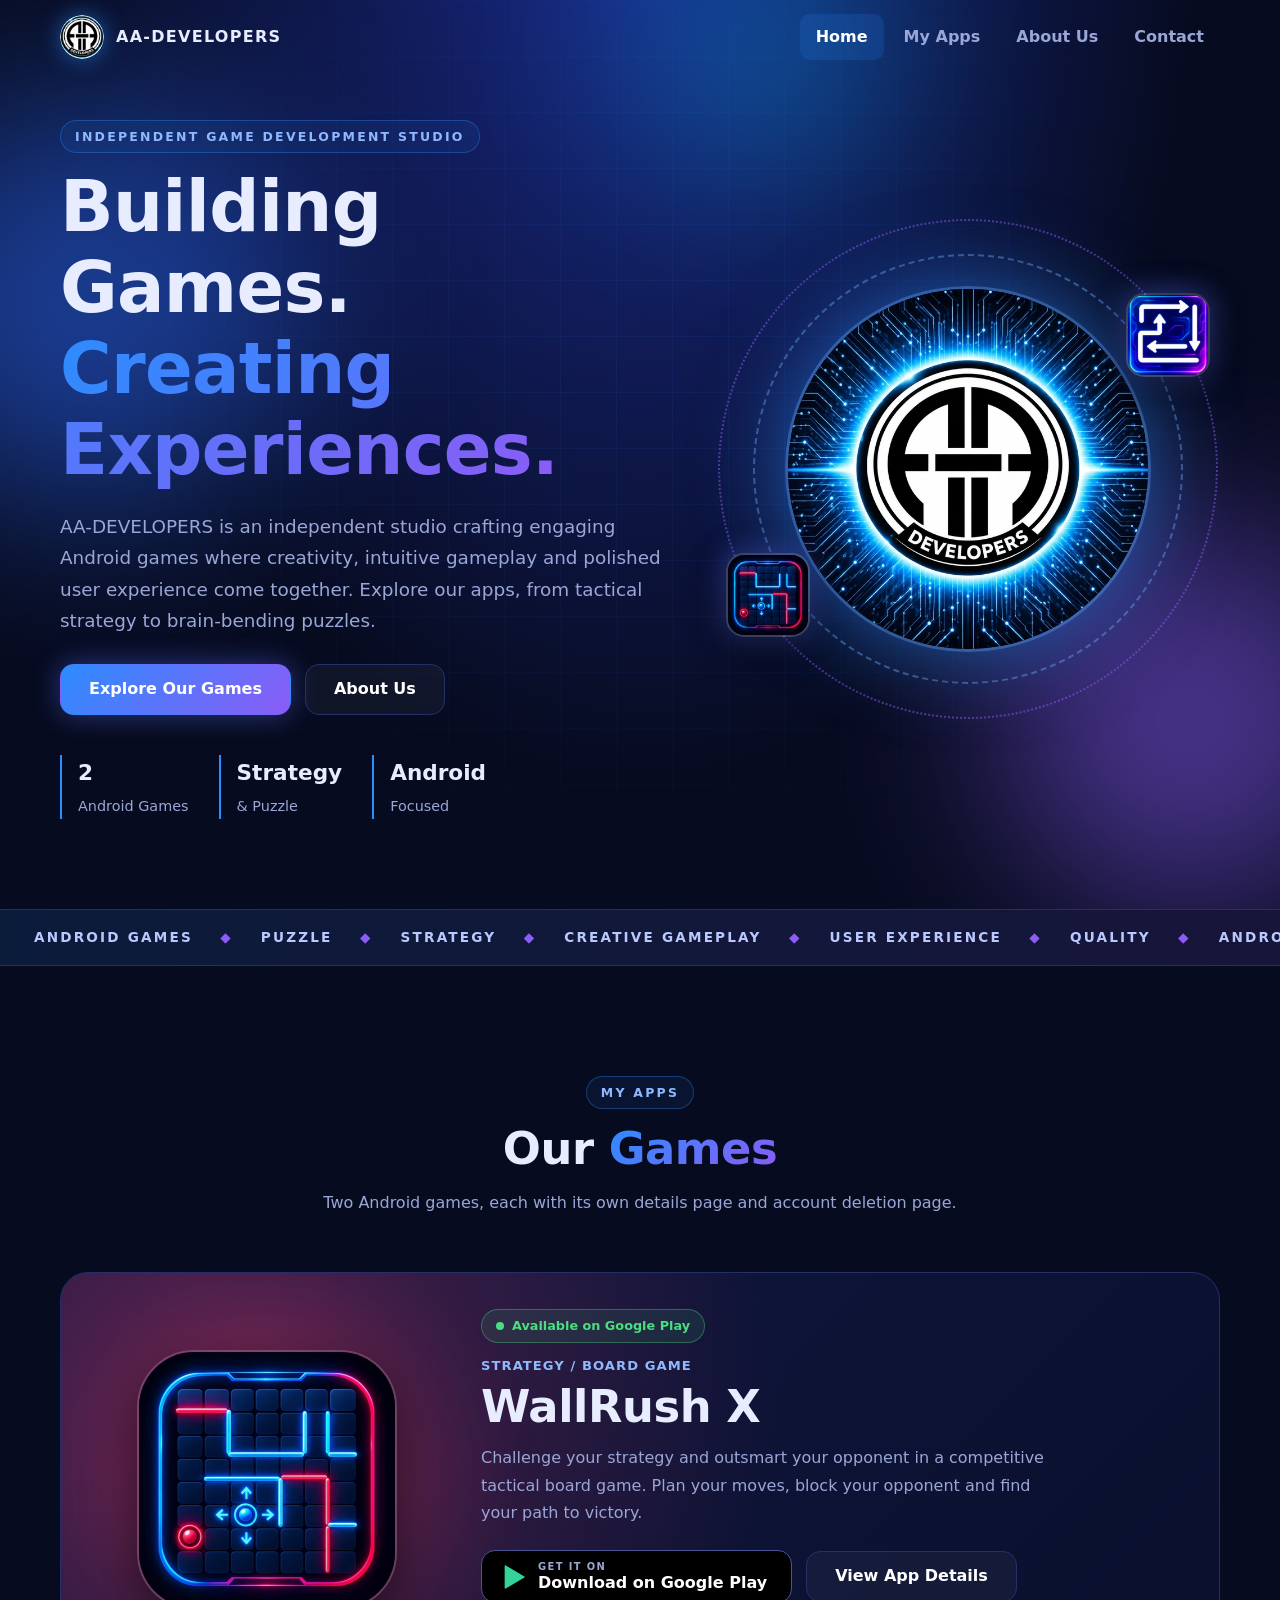
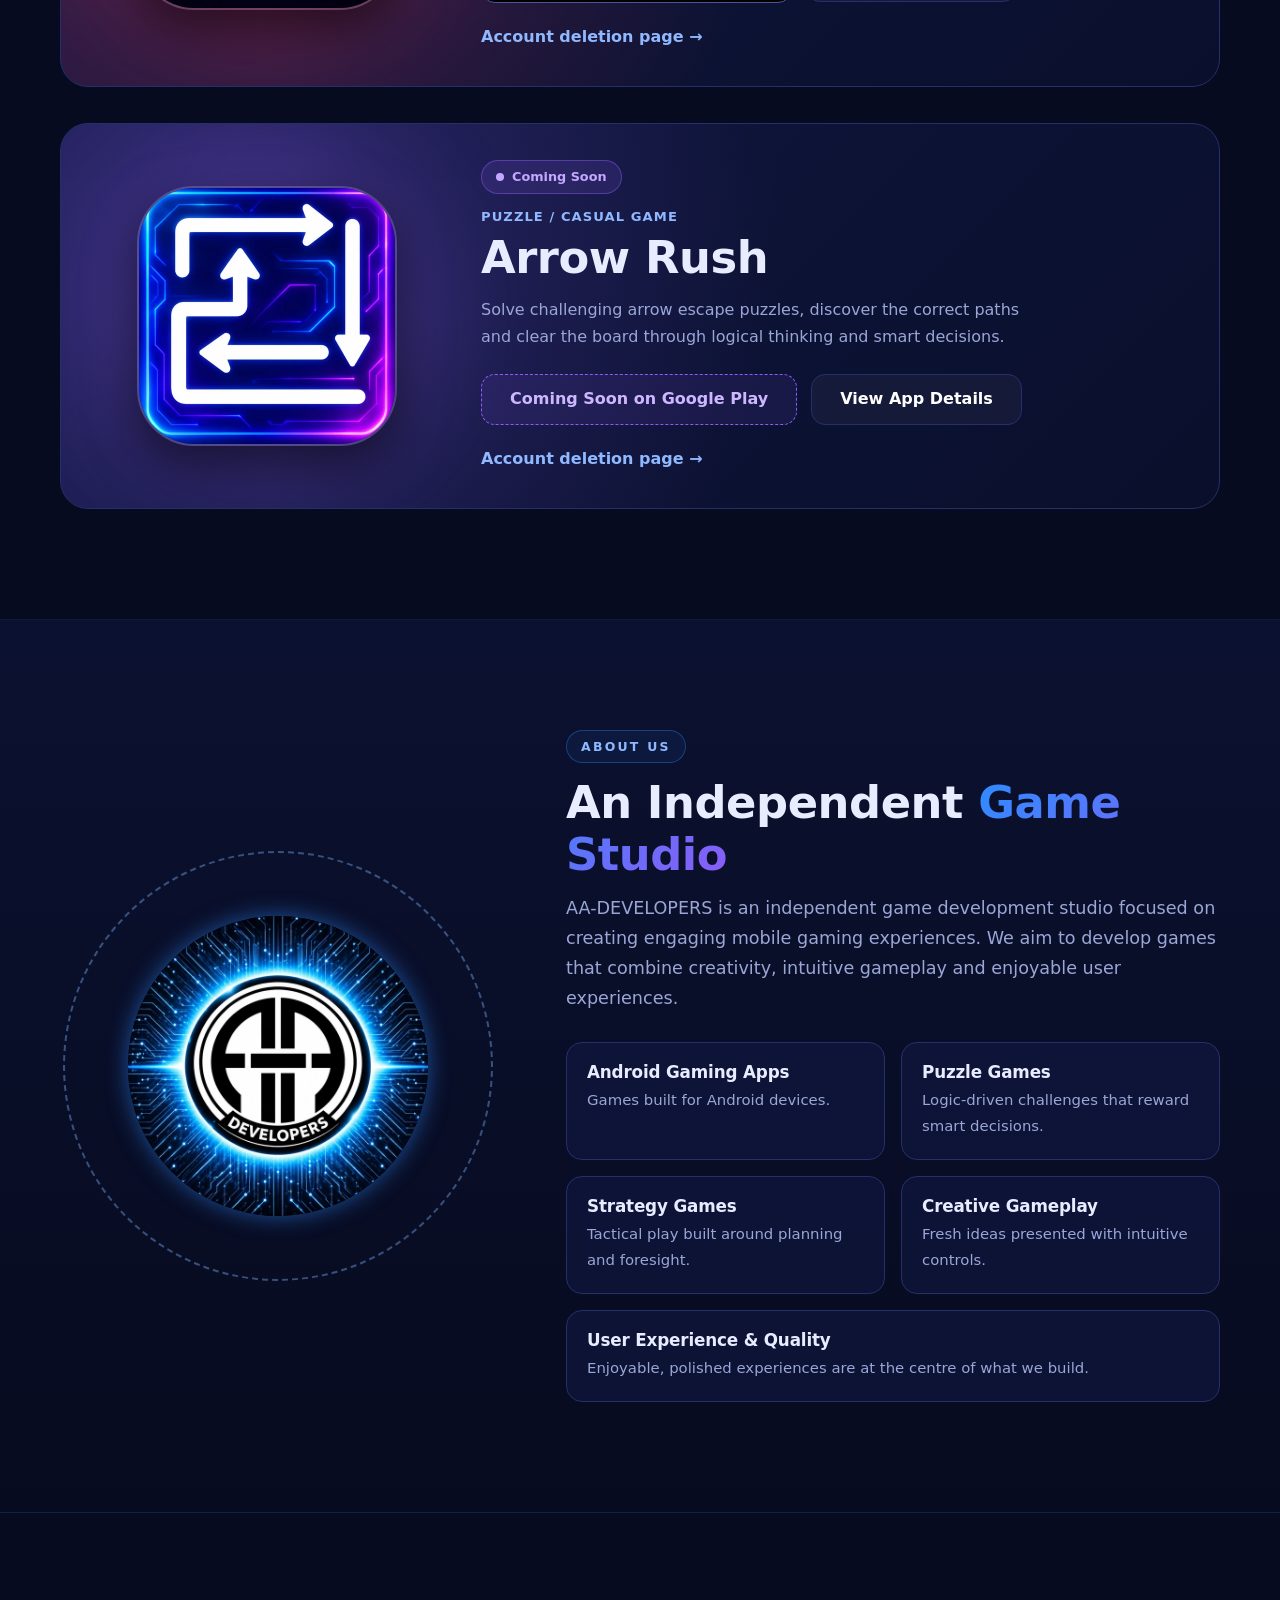
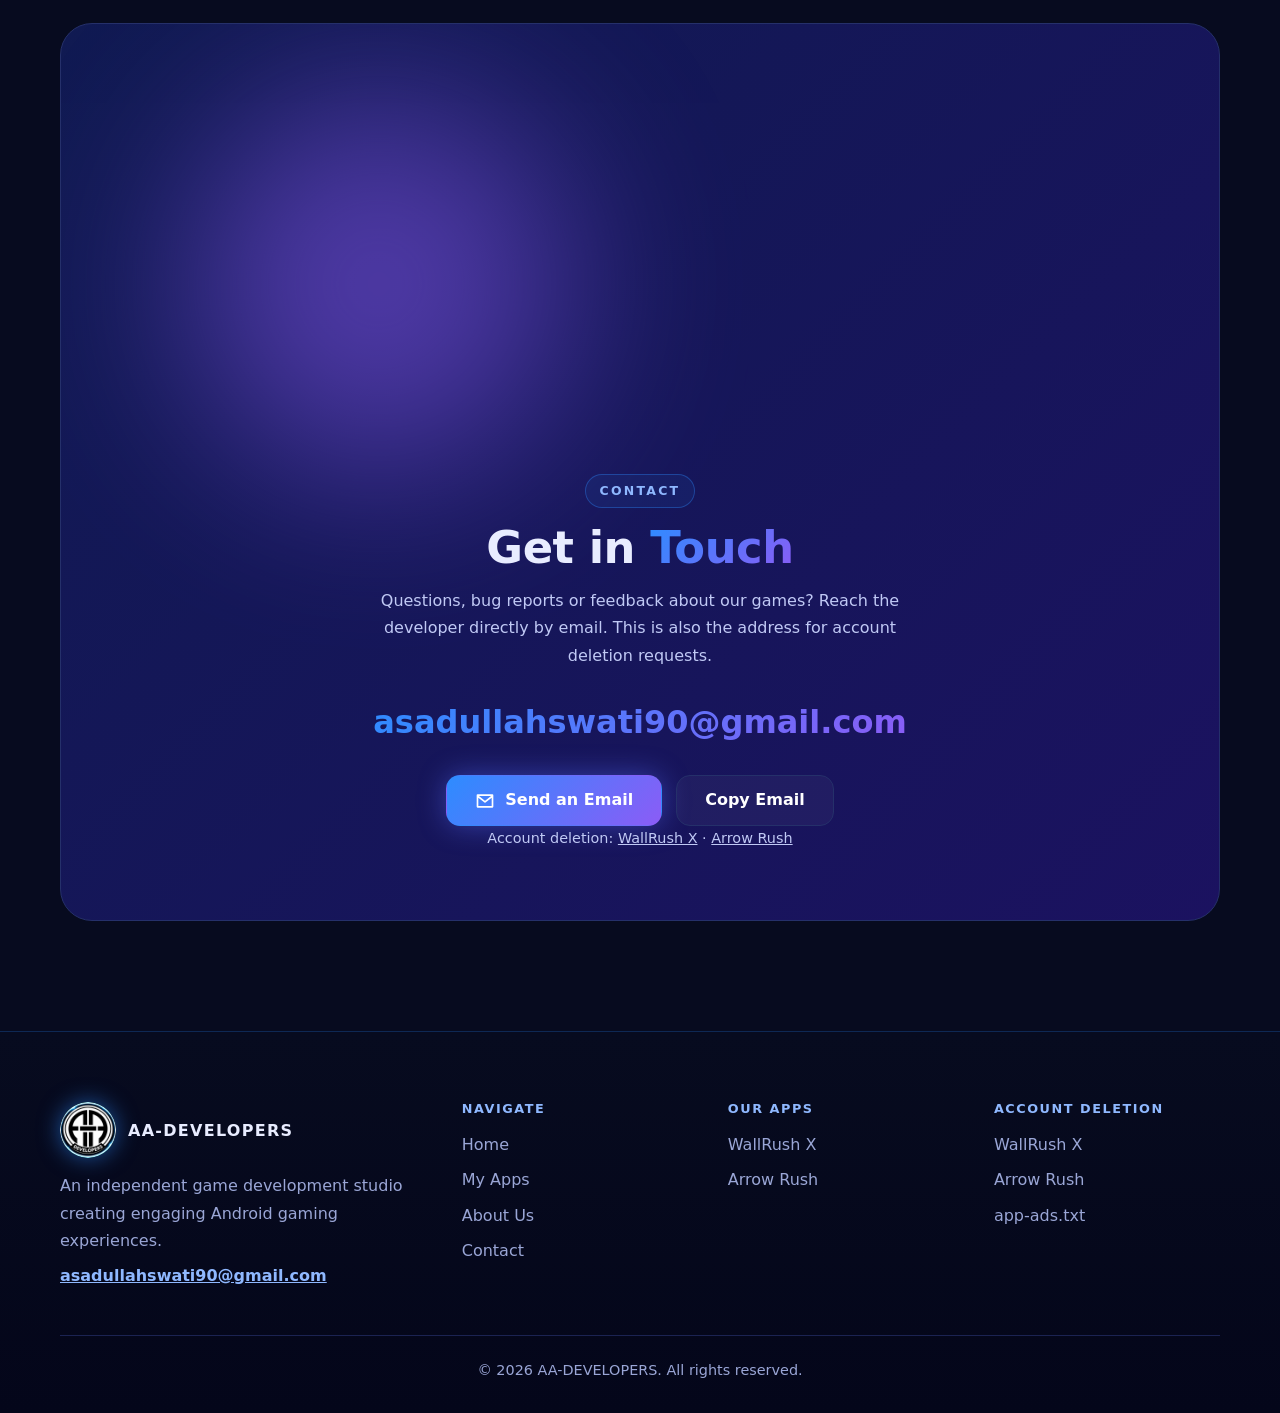
==== index.html @ 95ae6d05 "Add AA Developers website" ====
<!DOCTYPE html>
<html lang="en"><head><meta charset="utf-8"><meta name="viewport" content="width=device-width,initial-scale=1">
<title>AA-DEVELOPERS | Android Game Development Studio</title><meta name="description" content="AA-DEVELOPERS is an independent game development studio creating engaging Android games, including WallRush X and Arrow Rush."><meta name="theme-color" content="#070b1f">
<link rel="icon" type="image/png" href="assets/img/favicon.png"><link rel="apple-touch-icon" href="assets/img/apple-touch-icon.png">
<meta property="og:type" content="website"><meta property="og:site_name" content="AA-DEVELOPERS"><meta property="og:title" content="AA-DEVELOPERS | Android Game Development Studio"><meta property="og:description" content="AA-DEVELOPERS is an independent game development studio creating engaging Android games, including WallRush X and Arrow Rush."><meta property="og:url" content="https://asadullah-a.github.io/AA-Developers/"><meta property="og:image" content="https://asadullah-a.github.io/AA-Developers/assets/img/og-image.jpg"><meta name="twitter:card" content="summary_large_image">
<link rel="stylesheet" href="assets/style.css"></head><body>
<a class="skip" href="#main">Skip to content</a>
<header class="hdr"><div class="wrap nav"><a class="brand" href="./"><img class="logo-c" style="--s:44px" src="assets/img/aa-emblem.png" alt="" width="44" height="44"><span>AA-DEVELOPERS</span></a>
<button class="burger" aria-label="Toggle menu" aria-expanded="false" aria-controls="menu"><span></span><span></span><span></span></button>
<nav aria-label="Main" id="menu"><ul><li><a href="./#home">Home</a></li><li><a href="./#apps">My Apps</a></li><li><a href="./#about">About Us</a></li><li><a href="./#contact">Contact</a></li></ul></nav></div></header>
<main id="main">
<section class="hero" id="home"><div class="grid-bg"></div><div class="orb o1"></div><div class="orb o2"></div><div class="orb o3"></div>
<div class="wrap hero-in"><div class="hero-copy"><span class="eyebrow">Independent Game Development Studio</span>
<h1>Building Games.<br><span class="g">Creating Experiences.</span></h1>
<p class="lead">AA-DEVELOPERS is an independent studio crafting engaging Android games where creativity, intuitive gameplay and polished user experience come together. Explore our apps, from tactical strategy to brain-bending puzzles.</p>
<div class="actions"><a class="btn p" href="#apps">Explore Our Games</a><a class="btn ghost" href="#about">About Us</a></div>
<ul class="stats"><li><b>2</b><span>Android Games</span></li><li><b>Strategy</b><span>&amp; Puzzle</span></li><li><b>Android</b><span>Focused</span></li></ul></div>
<div class="hero-art"><div class="ring"></div><div class="ring r2"></div>
<img class="logo-c hero-logo" style="--s:min(360px,74vw)" src="assets/img/aa-developers-logo.webp" alt="AA-DEVELOPERS logo" width="360" height="360">
<a class="chip c1" href="apps/wallrush-x/" aria-label="WallRush X details"><img src="assets/img/wallrush-logo.webp" alt="WallRush X logo" width="84" height="84"></a>
<a class="chip c2" href="apps/arrow-rush/" aria-label="Arrow Rush details"><img src="assets/img/arrow-rush-logo.webp" alt="Arrow Rush logo" width="84" height="84"></a></div></div></section>
<div class="marquee" aria-hidden="true"><div class="track"><span>Android Games</span><span>Puzzle</span><span>Strategy</span><span>Creative Gameplay</span><span>User Experience</span><span>Quality</span><span>Android Games</span><span>Puzzle</span><span>Strategy</span><span>Creative Gameplay</span><span>User Experience</span><span>Quality</span></div></div>
<section id="apps" class="sec"><div class="wrap"><div class="sh reveal"><span class="eyebrow">My Apps</span><h2>Our <span class="g">Games</span></h2><p>Two Android games, each with its own details page and account deletion page.</p></div>
<div class="apps"><article class="app reveal" style="--glow:#ff3d71"><div class="app-art"><div class="app-glow"></div><img class="app-logo" src="assets/img/wallrush-logo.webp" alt="WallRush X app logo" width="220" height="220" loading="lazy"></div>
<div class="app-body"><span class="pill live"><i></i>Available on Google Play</span><p class="cat">Strategy / Board Game</p><h3>WallRush X</h3><p>Challenge your strategy and outsmart your opponent in a competitive tactical board game. Plan your moves, block your opponent and find your path to victory.</p>
<div class="actions"><a class="btn gp" href="https://play.google.com/store/apps/details?id=com.asad.wallrush.wallrush&hl=en" target="_blank" rel="noopener noreferrer"><svg class="ico" viewBox="0 0 24 24" aria-hidden="true"><path d="M4 2.6v18.8c0 .5.5.8.9.5l16-9.4c.4-.2.4-.8 0-1L4.9 2.1c-.4-.3-.9 0-.9.5z" fill="currentColor"/></svg><span><small>GET IT ON</small>Download on Google Play</span></a><a class="btn ghost" href="apps/wallrush-x/">View App Details</a></div>
<a class="tlink" href="wallrush/delete-account/">Account deletion page &rarr;</a></div></article><article class="app reveal" style="--glow:#8b5cf6"><div class="app-art"><div class="app-glow"></div><img class="app-logo" src="assets/img/arrow-rush-logo.webp" alt="Arrow Rush app logo" width="220" height="220" loading="lazy"></div>
<div class="app-body"><span class="pill soon"><i></i>Coming Soon</span><p class="cat">Puzzle / Casual Game</p><h3>Arrow Rush</h3><p>Solve challenging arrow escape puzzles, discover the correct paths and clear the board through logical thinking and smart decisions.</p>
<div class="actions"><span class="btn soonbtn" aria-disabled="true">Coming Soon on Google Play</span><a class="btn ghost" href="apps/arrow-rush/">View App Details</a></div>
<a class="tlink" href="arrow-rush/delete-account/">Account deletion page &rarr;</a></div></article></div></div></section>
<section id="about" class="sec alt"><div class="wrap about"><div class="about-art reveal"><div class="ring"></div><img class="logo-c" style="--s:min(300px,70vw)" src="assets/img/aa-developers-logo.webp" alt="AA-DEVELOPERS emblem" width="300" height="300" loading="lazy"></div>
<div class="about-copy reveal"><span class="eyebrow">About Us</span><h2>An Independent <span class="g">Game Studio</span></h2>
<p>AA-DEVELOPERS is an independent game development studio focused on creating engaging mobile gaming experiences. We aim to develop games that combine creativity, intuitive gameplay and enjoyable user experiences.</p>
<div class="focus"><div><h4>Android Gaming Apps</h4><p>Games built for Android devices.</p></div><div><h4>Puzzle Games</h4><p>Logic-driven challenges that reward smart decisions.</p></div><div><h4>Strategy Games</h4><p>Tactical play built around planning and foresight.</p></div><div><h4>Creative Gameplay</h4><p>Fresh ideas presented with intuitive controls.</p></div><div class="wide"><h4>User Experience &amp; Quality</h4><p>Enjoyable, polished experiences are at the centre of what we build.</p></div></div></div></div></section>
<section id="contact" class="sec"><div class="wrap"><div class="contact reveal"><div class="orb o2"></div><span class="eyebrow">Contact</span><h2>Get in <span class="g">Touch</span></h2>
<p>Questions, bug reports or feedback about our games? Reach the developer directly by email. This is also the address for account deletion requests.</p>
<a class="bigmail" href="mailto:asadullahswati90@gmail.com">asadullahswati90@gmail.com</a>
<div class="actions c"><a class="btn p" href="mailto:asadullahswati90@gmail.com"><svg class="ico" viewBox="0 0 24 24" aria-hidden="true"><path d="M3 5h18v14H3zM3 6l9 7 9-7" fill="none" stroke="currentColor" stroke-width="2" stroke-linejoin="round"/></svg>Send an Email</a><button class="btn ghost" type="button" data-copy="asadullahswati90@gmail.com">Copy Email</button></div>
<p class="small">Account deletion: <a href="wallrush/delete-account/">WallRush X</a> &middot; <a href="arrow-rush/delete-account/">Arrow Rush</a></p></div></div></section></main>
<footer class="ftr"><div class="wrap"><div class="fg"><div class="fb"><a class="brand" href="./"><img class="logo-c" style="--s:56px" src="assets/img/aa-emblem.png" alt="" width="56" height="56"><span>AA-DEVELOPERS</span></a>
<p>An independent game development studio creating engaging Android gaming experiences.</p><a class="mail" href="mailto:asadullahswati90@gmail.com">asadullahswati90@gmail.com</a></div>
<div><h4>Navigate</h4><ul><li><a href="./#home">Home</a></li><li><a href="./#apps">My Apps</a></li><li><a href="./#about">About Us</a></li><li><a href="./#contact">Contact</a></li></ul></div>
<div><h4>Our Apps</h4><ul><li><a href="apps/wallrush-x/">WallRush X</a></li><li><a href="apps/arrow-rush/">Arrow Rush</a></li></ul></div>
<div><h4>Account Deletion</h4><ul><li><a href="wallrush/delete-account/">WallRush X</a></li><li><a href="arrow-rush/delete-account/">Arrow Rush</a></li><li><a href="app-ads.txt">app-ads.txt</a></li></ul></div></div>
<p class="copy">&copy; <span data-year>2026</span> AA-DEVELOPERS. All rights reserved.</p></div></footer>
<script src="assets/main.js"></script></body></html>
---- assets/style.css ----
:root{--bg:#070b1f;--bg2:#0b1130;--card:#101842;--line:#25306a;--text:#e8ecff;--mut:#9aa6d6;--blue:#2d8cff;--purple:#8b5cf6;--grad:linear-gradient(135deg,#2d8cff,#8b5cf6);--glow:#2d8cff}
*{box-sizing:border-box;margin:0}html{scroll-behavior:smooth;scroll-padding-top:80px}
body{font:16px/1.7 "Segoe UI",Inter,system-ui,-apple-system,Roboto,sans-serif;background:var(--bg);color:var(--text);overflow-x:hidden;-webkit-font-smoothing:antialiased}
img{max-width:100%;display:block}a{color:inherit}ul,ol{padding:0;list-style:none}
.wrap{width:min(1160px,92%);margin:auto}.narrow{width:min(820px,92%)}
.skip{position:absolute;left:-999px}.skip:focus{left:8px;top:8px;background:#fff;color:#000;padding:8px;z-index:99}
:focus-visible{outline:2px solid #7db4ff;outline-offset:3px}
.g{background:var(--grad);-webkit-background-clip:text;background-clip:text;color:transparent}
h1,h2,h3,h4{line-height:1.15;font-weight:800;letter-spacing:-.01em}
h1{font-size:clamp(2.3rem,6vw,4.4rem)}h2{font-size:clamp(1.8rem,4vw,2.8rem);margin-bottom:14px}h3{font-size:1.6rem}h4{font-size:1.05rem;margin-bottom:6px}
.eyebrow{display:inline-block;font-size:.78rem;font-weight:700;letter-spacing:.18em;text-transform:uppercase;color:#8fb8ff;margin-bottom:14px;padding:5px 14px;border:1px solid rgba(45,140,255,.35);border-radius:99px;background:rgba(45,140,255,.08)}
.lead{font-size:1.15rem;color:var(--mut);max-width:60ch;margin:20px 0 28px}.small{font-size:.9rem;color:var(--mut);margin-top:14px}
.logo-c{width:var(--s,48px);height:var(--s,48px);aspect-ratio:1/1;border-radius:50%;object-fit:contain;flex:none;background:#000;box-shadow:0 0 22px rgba(45,140,255,.55)}
/* header */
.hdr{position:fixed;inset:0 0 auto;z-index:50;transition:.3s}.hdr.sc{background:rgba(7,11,31,.85);backdrop-filter:blur(14px);border-bottom:1px solid rgba(45,140,255,.2)}
.nav{display:flex;align-items:center;justify-content:space-between;height:74px}
.brand{display:flex;align-items:center;gap:12px;font-weight:800;letter-spacing:.08em;text-decoration:none}
#menu ul{display:flex;gap:4px}#menu a{display:block;padding:9px 16px;border-radius:10px;text-decoration:none;color:var(--mut);font-weight:600;transition:.2s}
#menu a:hover,#menu a.on{color:#fff;background:rgba(45,140,255,.16)}
.burger{display:none;background:rgba(255,255,255,.04);border:1px solid var(--line);border-radius:10px;width:44px;height:44px;cursor:pointer;flex-direction:column;justify-content:center;align-items:center;gap:5px}
.burger span{width:20px;height:2px;background:#fff;transition:.25s}.burger[aria-expanded=true] span:nth-child(1){transform:translateY(7px) rotate(45deg)}.burger[aria-expanded=true] span:nth-child(2){opacity:0}.burger[aria-expanded=true] span:nth-child(3){transform:translateY(-7px) rotate(-45deg)}
/* buttons */
.btn{display:inline-flex;align-items:center;justify-content:center;gap:10px;padding:14px 28px;border-radius:14px;font-weight:700;font-size:1rem;font-family:inherit;line-height:1.3;text-decoration:none;border:1px solid transparent;transition:.25s;cursor:pointer;color:#fff;background:none}
.btn.p{background:var(--grad);box-shadow:0 0 28px rgba(88,110,255,.45)}.btn.p:hover{transform:translateY(-3px);box-shadow:0 0 44px rgba(88,110,255,.8)}
.btn.ghost{border-color:var(--line);background:rgba(255,255,255,.04)}.btn.ghost:hover{border-color:var(--blue);background:rgba(45,140,255,.14);transform:translateY(-2px)}
.btn.gp{background:#000;border-color:#4a5598;padding:10px 24px 10px 18px;text-align:left;line-height:1.2}.btn.gp:hover{border-color:#7db4ff;transform:translateY(-3px);box-shadow:0 0 32px rgba(45,140,255,.5)}
.btn.gp small{display:block;font-size:.62rem;letter-spacing:.14em;font-weight:600;color:var(--mut)}.btn.gp .ico{color:#34d399;width:28px;height:28px}
.btn.soonbtn{border:1px dashed #8b5cf6;background:rgba(139,92,246,.1);color:#cdb8ff;cursor:default}
.btn.big{padding:18px 34px;font-size:1.1rem}.btn.full{width:100%;margin-top:14px}.ico{width:20px;height:20px;flex:none}
.actions{display:flex;flex-wrap:wrap;gap:14px;align-items:center}.actions.c{justify-content:center;margin-top:26px}
/* hero */
.hero,.dhero{position:relative;overflow:hidden;background:radial-gradient(ellipse at 50% -10%,#1a2a8a 0,var(--bg) 62%)}
.hero{min-height:100vh;display:grid;align-items:center;padding:120px 0 90px}
.grid-bg{position:absolute;inset:0;background-image:linear-gradient(rgba(45,140,255,.08) 1px,transparent 1px),linear-gradient(90deg,rgba(45,140,255,.08) 1px,transparent 1px);background-size:56px 56px;mask-image:radial-gradient(circle at 50% 40%,#000,transparent 75%);animation:grid 16s linear infinite}
@keyframes grid{to{background-position:56px 56px}}
.orb{position:absolute;border-radius:50%;filter:blur(90px);opacity:.5;animation:float 10s ease-in-out infinite;pointer-events:none}
.o1{width:420px;height:420px;background:#2d6bff;left:-120px;top:10%}.o2{width:380px;height:380px;background:#8b5cf6;right:-100px;bottom:0;animation-delay:-4s}.o3{width:260px;height:260px;background:#00c2ff;right:30%;top:-80px;opacity:.3;animation-delay:-7s}
@keyframes float{50%{transform:translate(30px,-34px) scale(1.08)}}
.hero-in{position:relative;display:grid;grid-template-columns:1.1fr .9fr;gap:40px;align-items:center}
.stats{display:flex;gap:30px;margin-top:40px;flex-wrap:wrap}.stats li{padding-left:16px;border-left:2px solid var(--blue)}.stats b{display:block;font-size:1.35rem}.stats span{color:var(--mut);font-size:.9rem}
.hero-art{position:relative;display:grid;place-items:center;min-height:440px}
.hero-logo{position:relative;z-index:2;animation:bob 6s ease-in-out infinite;box-shadow:0 0 90px rgba(45,140,255,.65),0 0 0 3px rgba(125,180,255,.35)}
@keyframes bob{50%{transform:translateY(-12px)}}
.ring{position:absolute;width:min(430px,86vw);aspect-ratio:1/1;border-radius:50%;border:2px dashed rgba(125,180,255,.4);animation:spin 40s linear infinite}.ring.r2{width:min(500px,98vw);border-style:dotted;border-color:rgba(139,92,246,.5);animation-direction:reverse;animation-duration:60s}
@keyframes spin{to{transform:rotate(360deg)}}
.chip{position:absolute;z-index:3;width:84px;height:84px;border-radius:22%;overflow:hidden;border:2px solid rgba(255,255,255,.2);box-shadow:0 10px 36px rgba(0,0,0,.6),0 0 28px rgba(88,110,255,.6);transition:.3s;animation:bob 5s ease-in-out infinite}
.chip img{width:100%;height:100%;object-fit:contain}.chip:hover{transform:scale(1.12)}.c1{left:2%;bottom:12%}.c2{right:2%;top:10%;animation-delay:-2.5s}
.marquee{overflow:hidden;border-block:1px solid rgba(45,140,255,.25);background:linear-gradient(90deg,rgba(45,140,255,.12),rgba(139,92,246,.12));padding:16px 0}
.track{display:flex;width:max-content;animation:mq 30s linear infinite}.track span{padding:0 34px;font-weight:700;letter-spacing:.16em;text-transform:uppercase;font-size:.85rem;color:#b9c8ff;position:relative}.track span:after{content:"\25C6";position:absolute;right:-6px;color:var(--purple)}
@keyframes mq{to{transform:translateX(-50%)}}
/* sections */
.sec{padding:110px 0;position:relative}.alt{background:linear-gradient(180deg,var(--bg2),var(--bg));border-block:1px solid rgba(45,140,255,.12)}
.sh{text-align:center;max-width:680px;margin:0 auto 56px}.sh p{color:var(--mut)}
.reveal{opacity:0;transform:translateY(32px);transition:opacity .8s,transform .8s}.reveal.in{opacity:1;transform:none}
/* app cards */
.apps{display:grid;gap:36px}
.app{display:grid;grid-template-columns:340px 1fr;gap:44px;align-items:center;padding:36px;border-radius:28px;border:1px solid var(--line);background:linear-gradient(135deg,rgba(16,24,66,.95),rgba(10,15,44,.95));position:relative;overflow:hidden;transition:transform .3s,border-color .3s,box-shadow .3s}
.app:before{content:"";position:absolute;inset:0;background:radial-gradient(circle at 12% 30%,color-mix(in srgb,var(--glow) 28%,transparent),transparent 55%);pointer-events:none}
.app:hover{border-color:var(--glow);box-shadow:0 24px 70px rgba(0,0,0,.5),0 0 50px color-mix(in srgb,var(--glow) 25%,transparent)}
.app-art{position:relative;display:grid;place-items:center}.app-glow{position:absolute;width:80%;aspect-ratio:1/1;border-radius:50%;background:var(--glow);filter:blur(70px);opacity:.45}
.app-logo{position:relative;width:min(260px,70vw);height:auto;aspect-ratio:1/1;object-fit:contain;border-radius:22%;border:2px solid rgba(255,255,255,.14);box-shadow:0 18px 50px rgba(0,0,0,.6);transition:transform .4s}.app-logo.sm{width:112px;margin:0 auto 14px}.app:hover .app-logo{transform:scale(1.05) rotate(-2deg)}
.app-body{position:relative}.app-body h3{font-size:clamp(2rem,4vw,2.8rem);margin:4px 0 12px}.app-body>p:not(.cat){color:var(--mut);margin-bottom:24px;max-width:56ch}
.cat{color:#8fb8ff;font-weight:700;letter-spacing:.08em;text-transform:uppercase;font-size:.82rem}
.pill{display:inline-flex;align-items:center;gap:8px;font-size:.8rem;font-weight:700;padding:5px 14px;border-radius:99px;margin-bottom:12px}.pill i{width:8px;height:8px;border-radius:50%;background:currentColor;animation:blink 1.6s infinite}
.pill.live{color:#4ade80;background:rgba(74,222,128,.1);border:1px solid rgba(74,222,128,.35)}.pill.soon{color:#c4a8ff;background:rgba(139,92,246,.14);border:1px solid rgba(139,92,246,.45)}
@keyframes blink{50%{opacity:.3}}
.tlink{display:inline-block;margin-top:20px;color:#8fb8ff;font-weight:600;text-decoration:none}.tlink:hover{text-decoration:underline}
/* about */
.about{display:grid;grid-template-columns:.8fr 1.2fr;gap:70px;align-items:center}.about-art{position:relative;display:grid;place-items:center;min-height:380px}.about-art .logo-c{position:relative}
.about-copy>p{color:var(--mut);font-size:1.1rem;margin-bottom:28px}
.focus{display:grid;grid-template-columns:1fr 1fr;gap:16px}.focus div{padding:20px;border-radius:16px;border:1px solid var(--line);background:rgba(16,24,66,.6);transition:.25s}.focus div:hover{border-color:var(--blue);transform:translateY(-4px)}.focus .wide{grid-column:1/-1}.focus p{color:var(--mut);font-size:.93rem}
/* contact */
.contact{position:relative;overflow:hidden;text-align:center;padding:70px 28px;border-radius:32px;border:1px solid var(--line);background:linear-gradient(135deg,#101a52,#1b1260)}.contact>*{position:relative}.contact p{color:#c0c9f5;max-width:56ch;margin:auto}
.bigmail{display:inline-block;margin-top:26px;font-size:clamp(1.15rem,3.6vw,2rem);font-weight:800;text-decoration:none;word-break:break-all;background:var(--grad);-webkit-background-clip:text;background-clip:text;color:transparent}
.mail{color:#8fb8ff;font-weight:600;word-break:break-all}
/* detail pages */
.dhero{padding:130px 0 80px}.dhero-in{position:relative}.crumbs{font-size:.9rem;color:var(--mut);margin-bottom:34px}.crumbs a{text-decoration:none;color:#8fb8ff}
.dgrid{display:grid;grid-template-columns:300px 1fr;gap:56px;align-items:center}.dgrid h1{margin:10px 0 0}.tags{display:flex;gap:14px;align-items:center;flex-wrap:wrap}.tags .pill{margin:0}
.two{display:grid;grid-template-columns:1fr 360px;gap:50px;align-items:start}.main-col>div{margin-bottom:60px}.main-col p{color:var(--mut);font-size:1.05rem}
.fgrid{display:grid;grid-template-columns:1fr 1fr;gap:16px;margin-top:22px}.fgrid div{padding:22px;border-radius:16px;border:1px solid var(--line);background:rgba(16,24,66,.6);transition:.25s}.fgrid div:hover{border-color:var(--blue);transform:translateY(-4px)}.fgrid p{font-size:.95rem}
.steps{counter-reset:s;display:grid;gap:14px;margin-top:20px}.steps li{counter-increment:s;position:relative;padding:18px 20px 18px 74px;border-radius:16px;border:1px solid var(--line);background:rgba(16,24,66,.55);color:var(--mut)}.steps li:before{content:counter(s);position:absolute;left:18px;top:50%;transform:translateY(-50%);width:40px;height:40px;border-radius:50%;background:var(--grad);color:#fff;font-weight:800;display:grid;place-items:center}.steps b{color:#fff}
.notice{padding:32px;border-radius:20px;border:1px dashed var(--purple);background:rgba(139,92,246,.08)}
.side{position:sticky;top:96px;display:grid;gap:20px}.card{padding:26px;border-radius:20px;border:1px solid var(--line);background:linear-gradient(160deg,rgba(16,24,66,.95),rgba(10,15,44,.95))}.card h3{font-size:1.15rem;margin-bottom:12px}.card p{color:var(--mut);font-size:.95rem}
dl div{display:flex;justify-content:space-between;gap:16px;padding:10px 0;border-bottom:1px solid rgba(37,48,106,.7);font-size:.93rem}dt{color:var(--mut)}dd{font-weight:600;text-align:right}.card .btn.gp{margin-top:18px;width:100%}
.del{padding-bottom:100px}.delbox{text-align:center;padding:12px 0 46px}.delbox .lead{margin-inline:auto}.delbox h1{font-size:clamp(2rem,5vw,3.2rem)}.card h2{font-size:1.5rem}.note{margin:22px 0;padding:14px 18px;border-left:3px solid var(--purple);background:rgba(139,92,246,.1);border-radius:8px;color:#d6c9ff!important}
/* footer */
.ftr{padding:70px 0 30px;border-top:1px solid rgba(45,140,255,.25);background:linear-gradient(180deg,var(--bg),#04061a)}.fg{display:grid;grid-template-columns:1.6fr 1fr 1fr 1fr;gap:40px}
.fb p{color:var(--mut);margin:14px 0 8px;max-width:34ch}.ftr h4{margin-bottom:14px;color:#8fb8ff;text-transform:uppercase;letter-spacing:.12em;font-size:.8rem}.ftr li{margin-bottom:8px}.ftr li a{color:var(--mut);text-decoration:none}.ftr li a:hover{color:#fff}
.copy{margin-top:46px;padding-top:22px;border-top:1px solid rgba(37,48,106,.7);color:var(--mut);font-size:.9rem;text-align:center}
@media(max-width:940px){.hero-in,.about,.dgrid,.two{grid-template-columns:1fr}.hero-copy{text-align:center}.hero-copy .actions,.stats{justify-content:center}.lead{margin-inline:auto}.hero-art{min-height:420px;order:-1}.hero{padding-top:100px}
.app{grid-template-columns:1fr;text-align:center;padding:28px 22px}.app-body>p:not(.cat){margin-inline:auto}.actions{justify-content:center}.dgrid{text-align:center}.tags{justify-content:center}.side{position:static}.fg{grid-template-columns:1fr 1fr}.about-art{min-height:340px}}
@media(max-width:820px){.burger{display:flex}#menu{position:absolute;left:0;right:0;top:74px;background:rgba(7,11,31,.97);border-bottom:1px solid var(--line);display:none;padding:10px 4%}#menu.open{display:block}#menu ul{flex-direction:column}#menu a{padding:14px}.hdr{background:rgba(7,11,31,.9);backdrop-filter:blur(12px)}}
@media(max-width:560px){.sec{padding:76px 0}.focus,.fgrid,.fg{grid-template-columns:1fr}.chip{width:64px;height:64px}.btn{width:100%}.actions .btn{width:100%}.brand span{font-size:.9rem}.steps li{padding-left:66px}}
@media(prefers-reduced-motion:reduce){*,*:before{animation:none!important;transition:none!important}.reveal{opacity:1;transform:none}html{scroll-behavior:auto}}
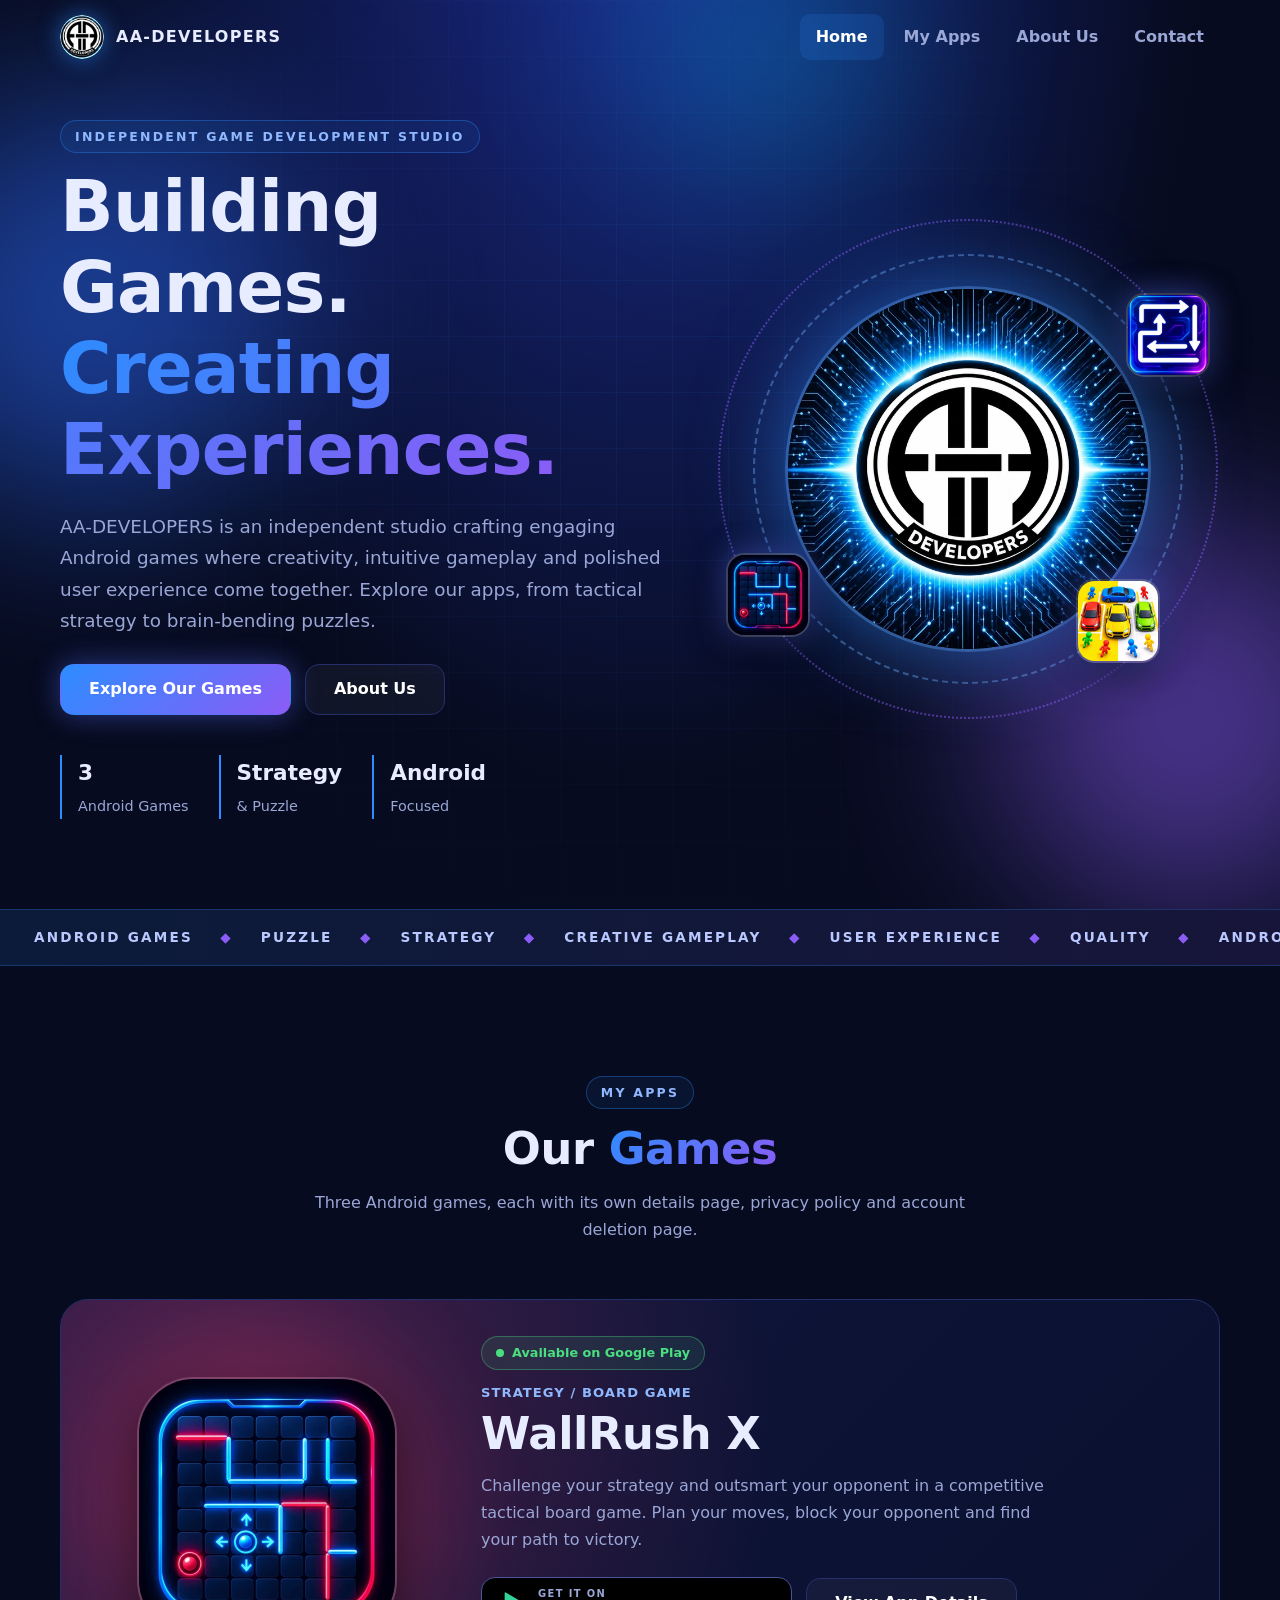
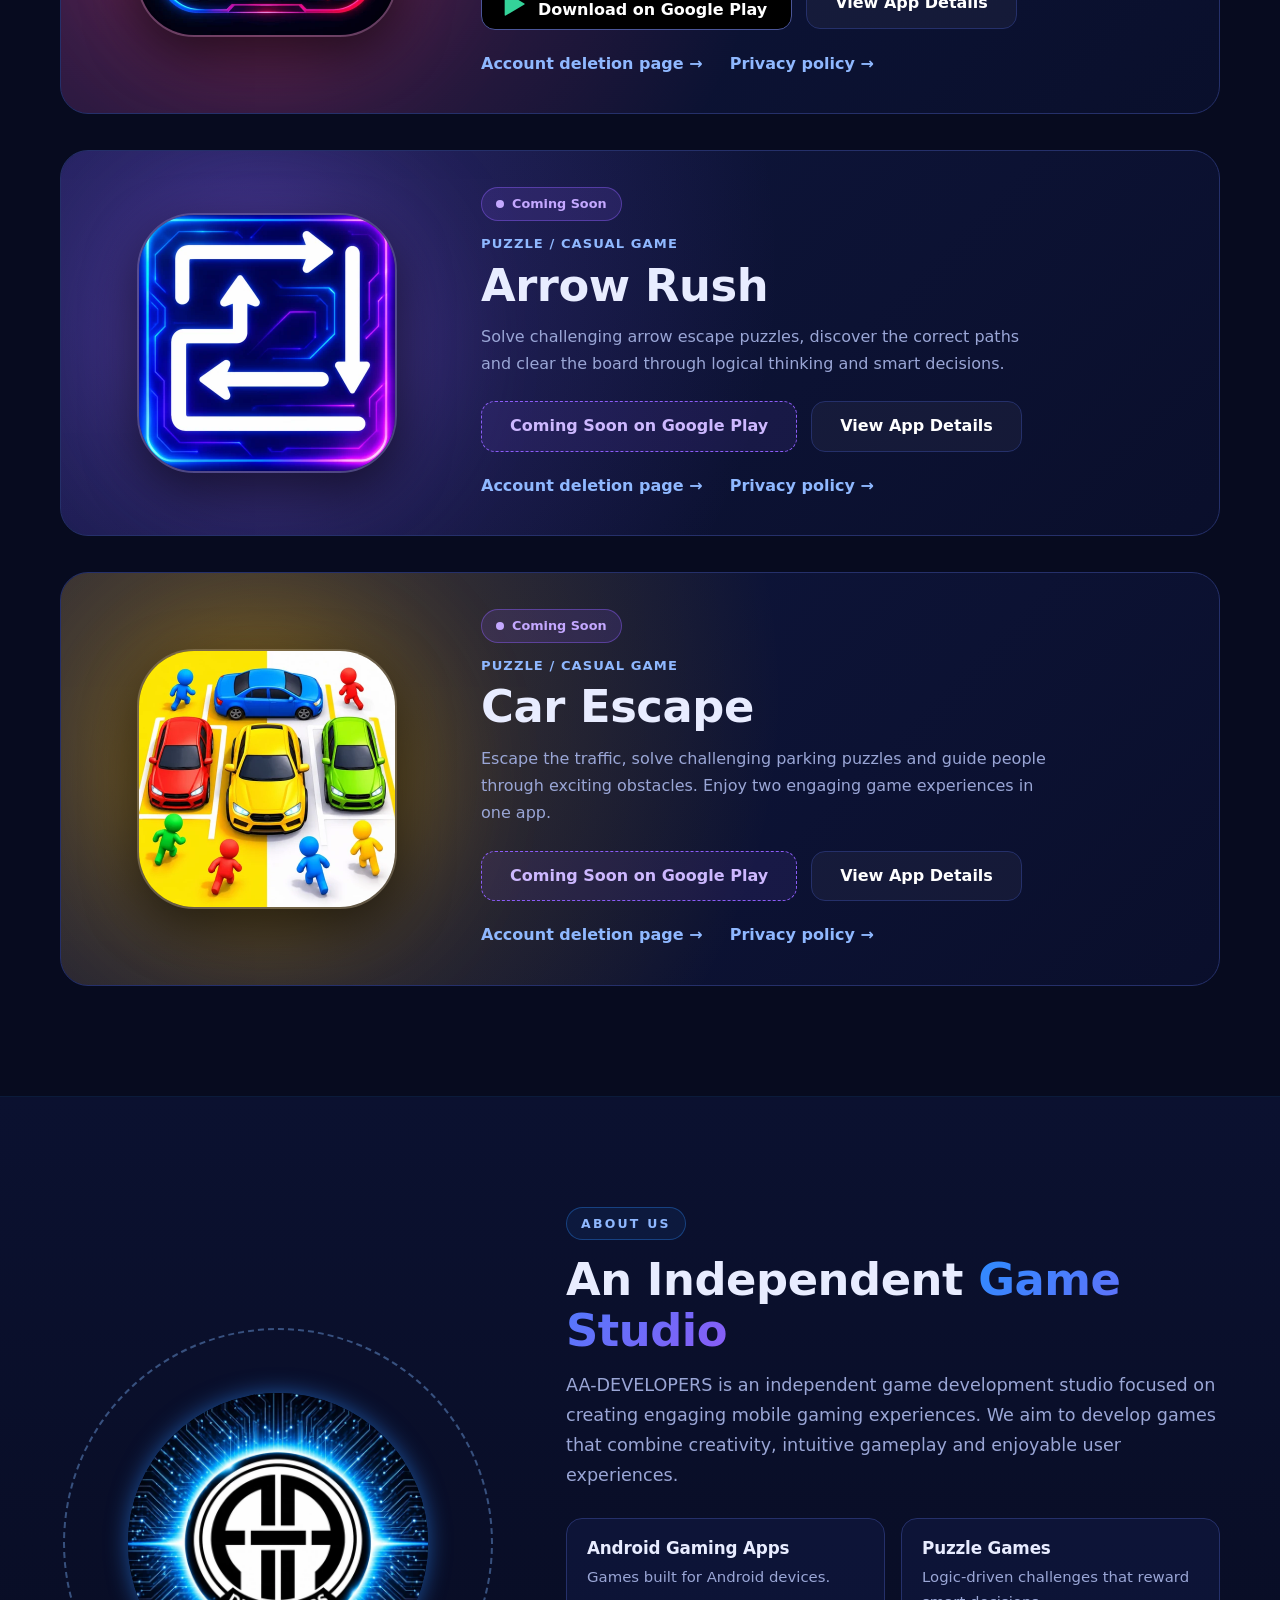
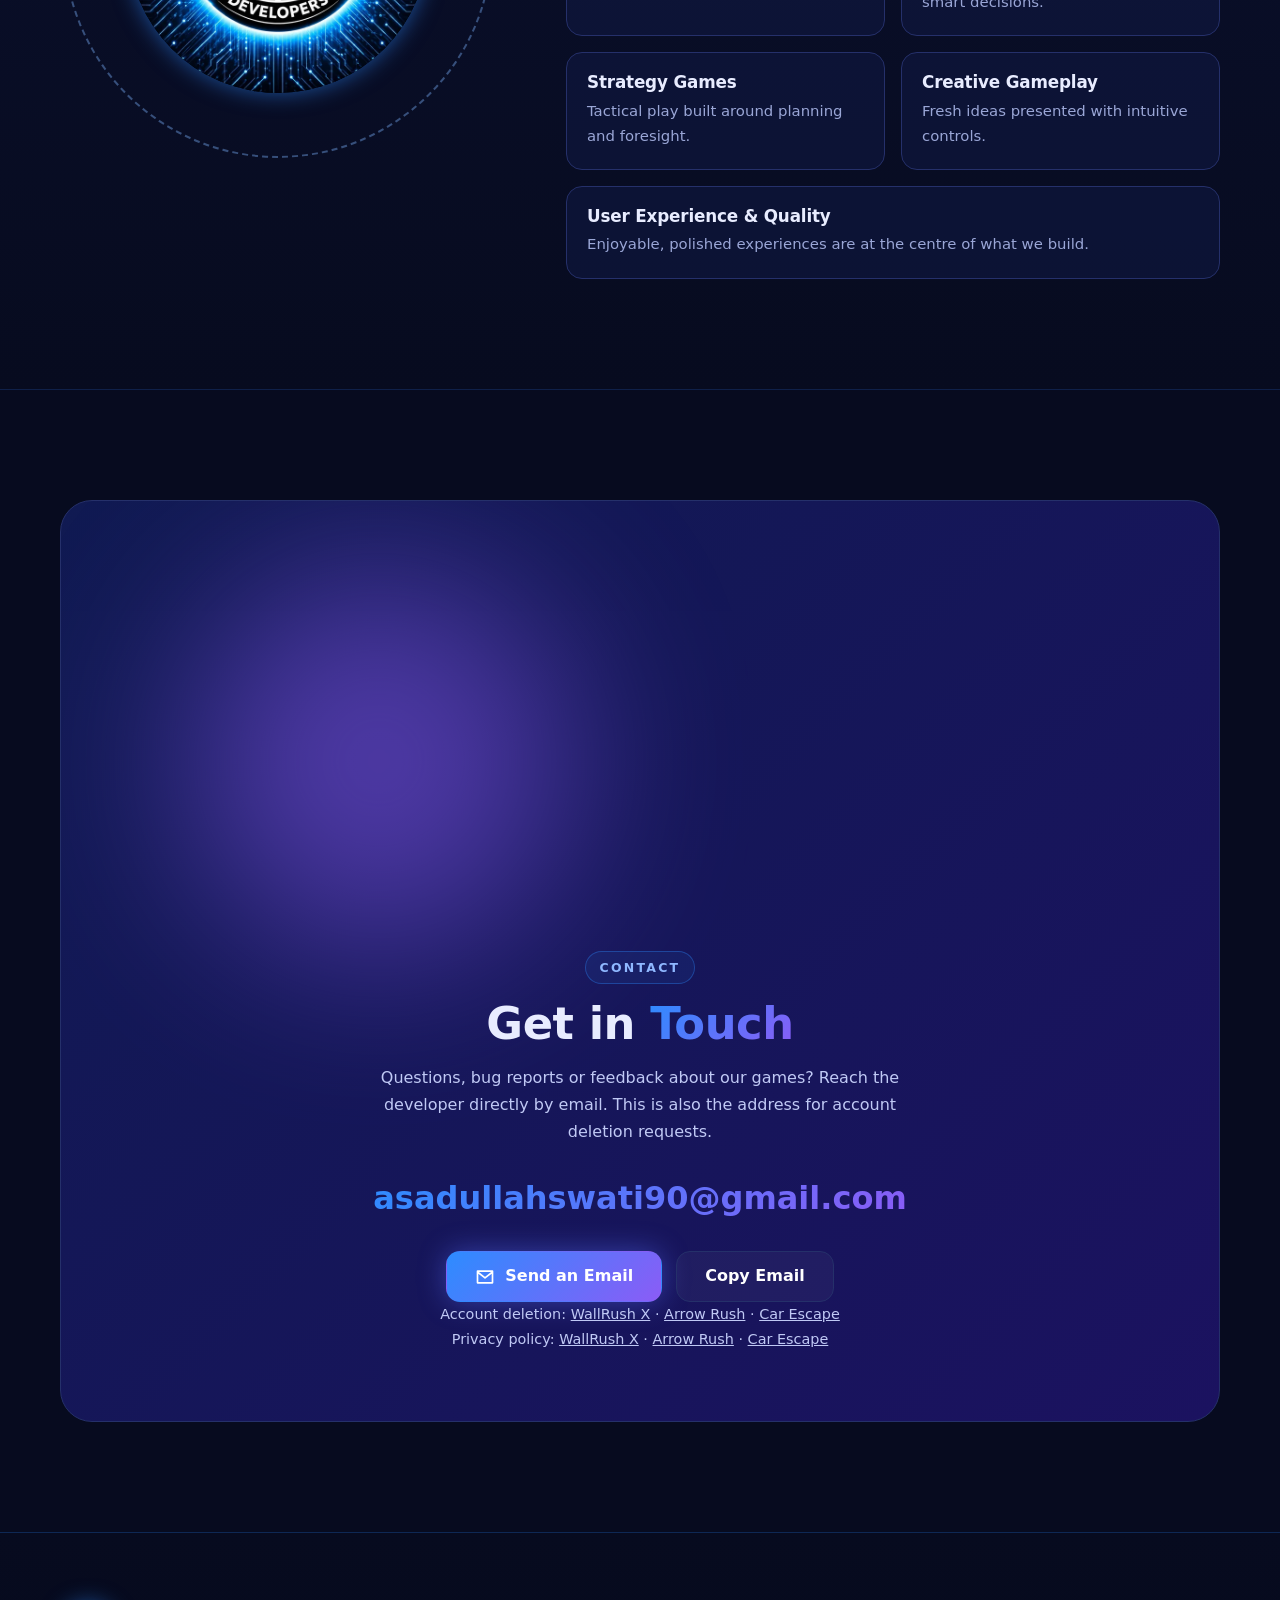
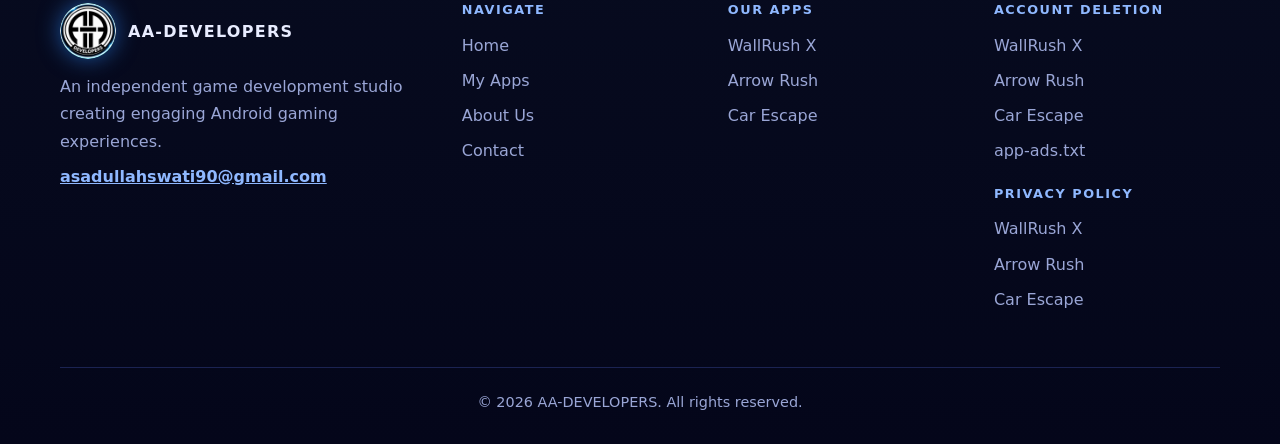
==== commit ea206d7e: "Car Escape Added" ====
--- a/index.html
+++ b/index.html
@@ -1,8 +1,8 @@
 <!DOCTYPE html>
 <html lang="en"><head><meta charset="utf-8"><meta name="viewport" content="width=device-width,initial-scale=1">
-<title>AA-DEVELOPERS | Android Game Development Studio</title><meta name="description" content="AA-DEVELOPERS is an independent game development studio creating engaging Android games, including WallRush X and Arrow Rush."><meta name="theme-color" content="#070b1f">
+<title>AA-DEVELOPERS | Android Game Development Studio</title><meta name="description" content="AA-DEVELOPERS is an independent game development studio creating engaging Android games, including WallRush X, Arrow Rush and Car Escape."><meta name="theme-color" content="#070b1f">
 <link rel="icon" type="image/png" href="assets/img/favicon.png"><link rel="apple-touch-icon" href="assets/img/apple-touch-icon.png">
-<meta property="og:type" content="website"><meta property="og:site_name" content="AA-DEVELOPERS"><meta property="og:title" content="AA-DEVELOPERS | Android Game Development Studio"><meta property="og:description" content="AA-DEVELOPERS is an independent game development studio creating engaging Android games, including WallRush X and Arrow Rush."><meta property="og:url" content="https://asadullah-a.github.io/AA-Developers/"><meta property="og:image" content="https://asadullah-a.github.io/AA-Developers/assets/img/og-image.jpg"><meta name="twitter:card" content="summary_large_image">
+<meta property="og:type" content="website"><meta property="og:site_name" content="AA-DEVELOPERS"><meta property="og:title" content="AA-DEVELOPERS | Android Game Development Studio"><meta property="og:description" content="AA-DEVELOPERS is an independent game development studio creating engaging Android games, including WallRush X, Arrow Rush and Car Escape."><meta property="og:url" content="https://asadullah-a.github.io/AA-Developers/"><meta property="og:image" content="https://asadullah-a.github.io/AA-Developers/assets/img/og-image.jpg"><meta name="twitter:card" content="summary_large_image">
 <link rel="stylesheet" href="assets/style.css"></head><body>
 <a class="skip" href="#main">Skip to content</a>
 <header class="hdr"><div class="wrap nav"><a class="brand" href="./"><img class="logo-c" style="--s:44px" src="assets/img/aa-emblem.png" alt="" width="44" height="44"><span>AA-DEVELOPERS</span></a>
@@ -14,20 +14,24 @@
 <h1>Building Games.<br><span class="g">Creating Experiences.</span></h1>
 <p class="lead">AA-DEVELOPERS is an independent studio crafting engaging Android games where creativity, intuitive gameplay and polished user experience come together. Explore our apps, from tactical strategy to brain-bending puzzles.</p>
 <div class="actions"><a class="btn p" href="#apps">Explore Our Games</a><a class="btn ghost" href="#about">About Us</a></div>
-<ul class="stats"><li><b>2</b><span>Android Games</span></li><li><b>Strategy</b><span>&amp; Puzzle</span></li><li><b>Android</b><span>Focused</span></li></ul></div>
+<ul class="stats"><li><b>3</b><span>Android Games</span></li><li><b>Strategy</b><span>&amp; Puzzle</span></li><li><b>Android</b><span>Focused</span></li></ul></div>
 <div class="hero-art"><div class="ring"></div><div class="ring r2"></div>
 <img class="logo-c hero-logo" style="--s:min(360px,74vw)" src="assets/img/aa-developers-logo.webp" alt="AA-DEVELOPERS logo" width="360" height="360">
 <a class="chip c1" href="apps/wallrush-x/" aria-label="WallRush X details"><img src="assets/img/wallrush-logo.webp" alt="WallRush X logo" width="84" height="84"></a>
-<a class="chip c2" href="apps/arrow-rush/" aria-label="Arrow Rush details"><img src="assets/img/arrow-rush-logo.webp" alt="Arrow Rush logo" width="84" height="84"></a></div></div></section>
+<a class="chip c2" href="apps/arrow-rush/" aria-label="Arrow Rush details"><img src="assets/img/arrow-rush-logo.webp" alt="Arrow Rush logo" width="84" height="84"></a>
+<a class="chip c3" href="apps/car-escape/" aria-label="Car Escape details"><img src="assets/img/car-escape-logo.webp" alt="Car Escape logo" width="84" height="84"></a></div></div></section>
 <div class="marquee" aria-hidden="true"><div class="track"><span>Android Games</span><span>Puzzle</span><span>Strategy</span><span>Creative Gameplay</span><span>User Experience</span><span>Quality</span><span>Android Games</span><span>Puzzle</span><span>Strategy</span><span>Creative Gameplay</span><span>User Experience</span><span>Quality</span></div></div>
-<section id="apps" class="sec"><div class="wrap"><div class="sh reveal"><span class="eyebrow">My Apps</span><h2>Our <span class="g">Games</span></h2><p>Two Android games, each with its own details page and account deletion page.</p></div>
+<section id="apps" class="sec"><div class="wrap"><div class="sh reveal"><span class="eyebrow">My Apps</span><h2>Our <span class="g">Games</span></h2><p>Three Android games, each with its own details page, privacy policy and account deletion page.</p></div>
 <div class="apps"><article class="app reveal" style="--glow:#ff3d71"><div class="app-art"><div class="app-glow"></div><img class="app-logo" src="assets/img/wallrush-logo.webp" alt="WallRush X app logo" width="220" height="220" loading="lazy"></div>
 <div class="app-body"><span class="pill live"><i></i>Available on Google Play</span><p class="cat">Strategy / Board Game</p><h3>WallRush X</h3><p>Challenge your strategy and outsmart your opponent in a competitive tactical board game. Plan your moves, block your opponent and find your path to victory.</p>
 <div class="actions"><a class="btn gp" href="https://play.google.com/store/apps/details?id=com.asad.wallrush.wallrush&hl=en" target="_blank" rel="noopener noreferrer"><svg class="ico" viewBox="0 0 24 24" aria-hidden="true"><path d="M4 2.6v18.8c0 .5.5.8.9.5l16-9.4c.4-.2.4-.8 0-1L4.9 2.1c-.4-.3-.9 0-.9.5z" fill="currentColor"/></svg><span><small>GET IT ON</small>Download on Google Play</span></a><a class="btn ghost" href="apps/wallrush-x/">View App Details</a></div>
-<a class="tlink" href="wallrush/delete-account/">Account deletion page &rarr;</a></div></article><article class="app reveal" style="--glow:#8b5cf6"><div class="app-art"><div class="app-glow"></div><img class="app-logo" src="assets/img/arrow-rush-logo.webp" alt="Arrow Rush app logo" width="220" height="220" loading="lazy"></div>
+<a class="tlink" href="wallrush/delete-account/">Account deletion page &rarr;</a> <a class="tlink" style="margin-left:22px" href="wallrush-x-privacy-policy.html">Privacy policy &rarr;</a></div></article><article class="app reveal" style="--glow:#8b5cf6"><div class="app-art"><div class="app-glow"></div><img class="app-logo" src="assets/img/arrow-rush-logo.webp" alt="Arrow Rush app logo" width="220" height="220" loading="lazy"></div>
 <div class="app-body"><span class="pill soon"><i></i>Coming Soon</span><p class="cat">Puzzle / Casual Game</p><h3>Arrow Rush</h3><p>Solve challenging arrow escape puzzles, discover the correct paths and clear the board through logical thinking and smart decisions.</p>
 <div class="actions"><span class="btn soonbtn" aria-disabled="true">Coming Soon on Google Play</span><a class="btn ghost" href="apps/arrow-rush/">View App Details</a></div>
-<a class="tlink" href="arrow-rush/delete-account/">Account deletion page &rarr;</a></div></article></div></div></section>
+<a class="tlink" href="arrow-rush/delete-account/">Account deletion page &rarr;</a> <a class="tlink" style="margin-left:22px" href="arrow-rush-privacy-policy.html">Privacy policy &rarr;</a></div></article><article class="app reveal" style="--glow:#f5b301"><div class="app-art"><div class="app-glow"></div><img class="app-logo" src="assets/img/car-escape-logo.webp" alt="Car Escape app logo" width="220" height="220" loading="lazy"></div>
+<div class="app-body"><span class="pill soon"><i></i>Coming Soon</span><p class="cat">Puzzle / Casual Game</p><h3>Car Escape</h3><p>Escape the traffic, solve challenging parking puzzles and guide people through exciting obstacles. Enjoy two engaging game experiences in one app.</p>
+<div class="actions"><span class="btn soonbtn" aria-disabled="true">Coming Soon on Google Play</span><a class="btn ghost" href="apps/car-escape/">View App Details</a></div>
+<a class="tlink" href="car-escape/delete-account/">Account deletion page &rarr;</a> <a class="tlink" style="margin-left:22px" href="car-escape-privacy-policy.html">Privacy policy &rarr;</a></div></article></div></div></section>
 <section id="about" class="sec alt"><div class="wrap about"><div class="about-art reveal"><div class="ring"></div><img class="logo-c" style="--s:min(300px,70vw)" src="assets/img/aa-developers-logo.webp" alt="AA-DEVELOPERS emblem" width="300" height="300" loading="lazy"></div>
 <div class="about-copy reveal"><span class="eyebrow">About Us</span><h2>An Independent <span class="g">Game Studio</span></h2>
 <p>AA-DEVELOPERS is an independent game development studio focused on creating engaging mobile gaming experiences. We aim to develop games that combine creativity, intuitive gameplay and enjoyable user experiences.</p>
@@ -36,11 +40,12 @@
 <p>Questions, bug reports or feedback about our games? Reach the developer directly by email. This is also the address for account deletion requests.</p>
 <a class="bigmail" href="mailto:asadullahswati90@gmail.com">asadullahswati90@gmail.com</a>
 <div class="actions c"><a class="btn p" href="mailto:asadullahswati90@gmail.com"><svg class="ico" viewBox="0 0 24 24" aria-hidden="true"><path d="M3 5h18v14H3zM3 6l9 7 9-7" fill="none" stroke="currentColor" stroke-width="2" stroke-linejoin="round"/></svg>Send an Email</a><button class="btn ghost" type="button" data-copy="asadullahswati90@gmail.com">Copy Email</button></div>
-<p class="small">Account deletion: <a href="wallrush/delete-account/">WallRush X</a> &middot; <a href="arrow-rush/delete-account/">Arrow Rush</a></p></div></div></section></main>
+<p class="small">Account deletion: <a href="wallrush/delete-account/">WallRush X</a> &middot; <a href="arrow-rush/delete-account/">Arrow Rush</a> &middot; <a href="car-escape/delete-account/">Car Escape</a></p>
+<p class="small">Privacy policy: <a href="wallrush-x-privacy-policy.html">WallRush X</a> &middot; <a href="arrow-rush-privacy-policy.html">Arrow Rush</a> &middot; <a href="car-escape-privacy-policy.html">Car Escape</a></p></div></div></section></main>
 <footer class="ftr"><div class="wrap"><div class="fg"><div class="fb"><a class="brand" href="./"><img class="logo-c" style="--s:56px" src="assets/img/aa-emblem.png" alt="" width="56" height="56"><span>AA-DEVELOPERS</span></a>
 <p>An independent game development studio creating engaging Android gaming experiences.</p><a class="mail" href="mailto:asadullahswati90@gmail.com">asadullahswati90@gmail.com</a></div>
 <div><h4>Navigate</h4><ul><li><a href="./#home">Home</a></li><li><a href="./#apps">My Apps</a></li><li><a href="./#about">About Us</a></li><li><a href="./#contact">Contact</a></li></ul></div>
-<div><h4>Our Apps</h4><ul><li><a href="apps/wallrush-x/">WallRush X</a></li><li><a href="apps/arrow-rush/">Arrow Rush</a></li></ul></div>
-<div><h4>Account Deletion</h4><ul><li><a href="wallrush/delete-account/">WallRush X</a></li><li><a href="arrow-rush/delete-account/">Arrow Rush</a></li><li><a href="app-ads.txt">app-ads.txt</a></li></ul></div></div>
+<div><h4>Our Apps</h4><ul><li><a href="apps/wallrush-x/">WallRush X</a></li><li><a href="apps/arrow-rush/">Arrow Rush</a></li><li><a href="apps/car-escape/">Car Escape</a></li></ul></div>
+<div><h4>Account Deletion</h4><ul><li><a href="wallrush/delete-account/">WallRush X</a></li><li><a href="arrow-rush/delete-account/">Arrow Rush</a></li><li><a href="car-escape/delete-account/">Car Escape</a></li><li><a href="app-ads.txt">app-ads.txt</a></li></ul><h4 style="margin-top:22px">Privacy Policy</h4><ul><li><a href="wallrush-x-privacy-policy.html">WallRush X</a></li><li><a href="arrow-rush-privacy-policy.html">Arrow Rush</a></li><li><a href="car-escape-privacy-policy.html">Car Escape</a></li></ul></div></div>
 <p class="copy">&copy; <span data-year>2026</span> AA-DEVELOPERS. All rights reserved.</p></div></footer>
 <script src="assets/main.js"></script></body></html>
--- a/assets/style.css
+++ b/assets/style.css
@@ -44,7 +44,7 @@
 .ring{position:absolute;width:min(430px,86vw);aspect-ratio:1/1;border-radius:50%;border:2px dashed rgba(125,180,255,.4);animation:spin 40s linear infinite}.ring.r2{width:min(500px,98vw);border-style:dotted;border-color:rgba(139,92,246,.5);animation-direction:reverse;animation-duration:60s}
 @keyframes spin{to{transform:rotate(360deg)}}
 .chip{position:absolute;z-index:3;width:84px;height:84px;border-radius:22%;overflow:hidden;border:2px solid rgba(255,255,255,.2);box-shadow:0 10px 36px rgba(0,0,0,.6),0 0 28px rgba(88,110,255,.6);transition:.3s;animation:bob 5s ease-in-out infinite}
-.chip img{width:100%;height:100%;object-fit:contain}.chip:hover{transform:scale(1.12)}.c1{left:2%;bottom:12%}.c2{right:2%;top:10%;animation-delay:-2.5s}
+.chip img{width:100%;height:100%;object-fit:contain}.chip:hover{transform:scale(1.12)}.c1{left:2%;bottom:12%}.c2{right:2%;top:10%;animation-delay:-2.5s}.c3{right:12%;bottom:6%;animation-delay:-1.2s}
 .marquee{overflow:hidden;border-block:1px solid rgba(45,140,255,.25);background:linear-gradient(90deg,rgba(45,140,255,.12),rgba(139,92,246,.12));padding:16px 0}
 .track{display:flex;width:max-content;animation:mq 30s linear infinite}.track span{padding:0 34px;font-weight:700;letter-spacing:.16em;text-transform:uppercase;font-size:.85rem;color:#b9c8ff;position:relative}.track span:after{content:"\25C6";position:absolute;right:-6px;color:var(--purple)}
 @keyframes mq{to{transform:translateX(-50%)}}
